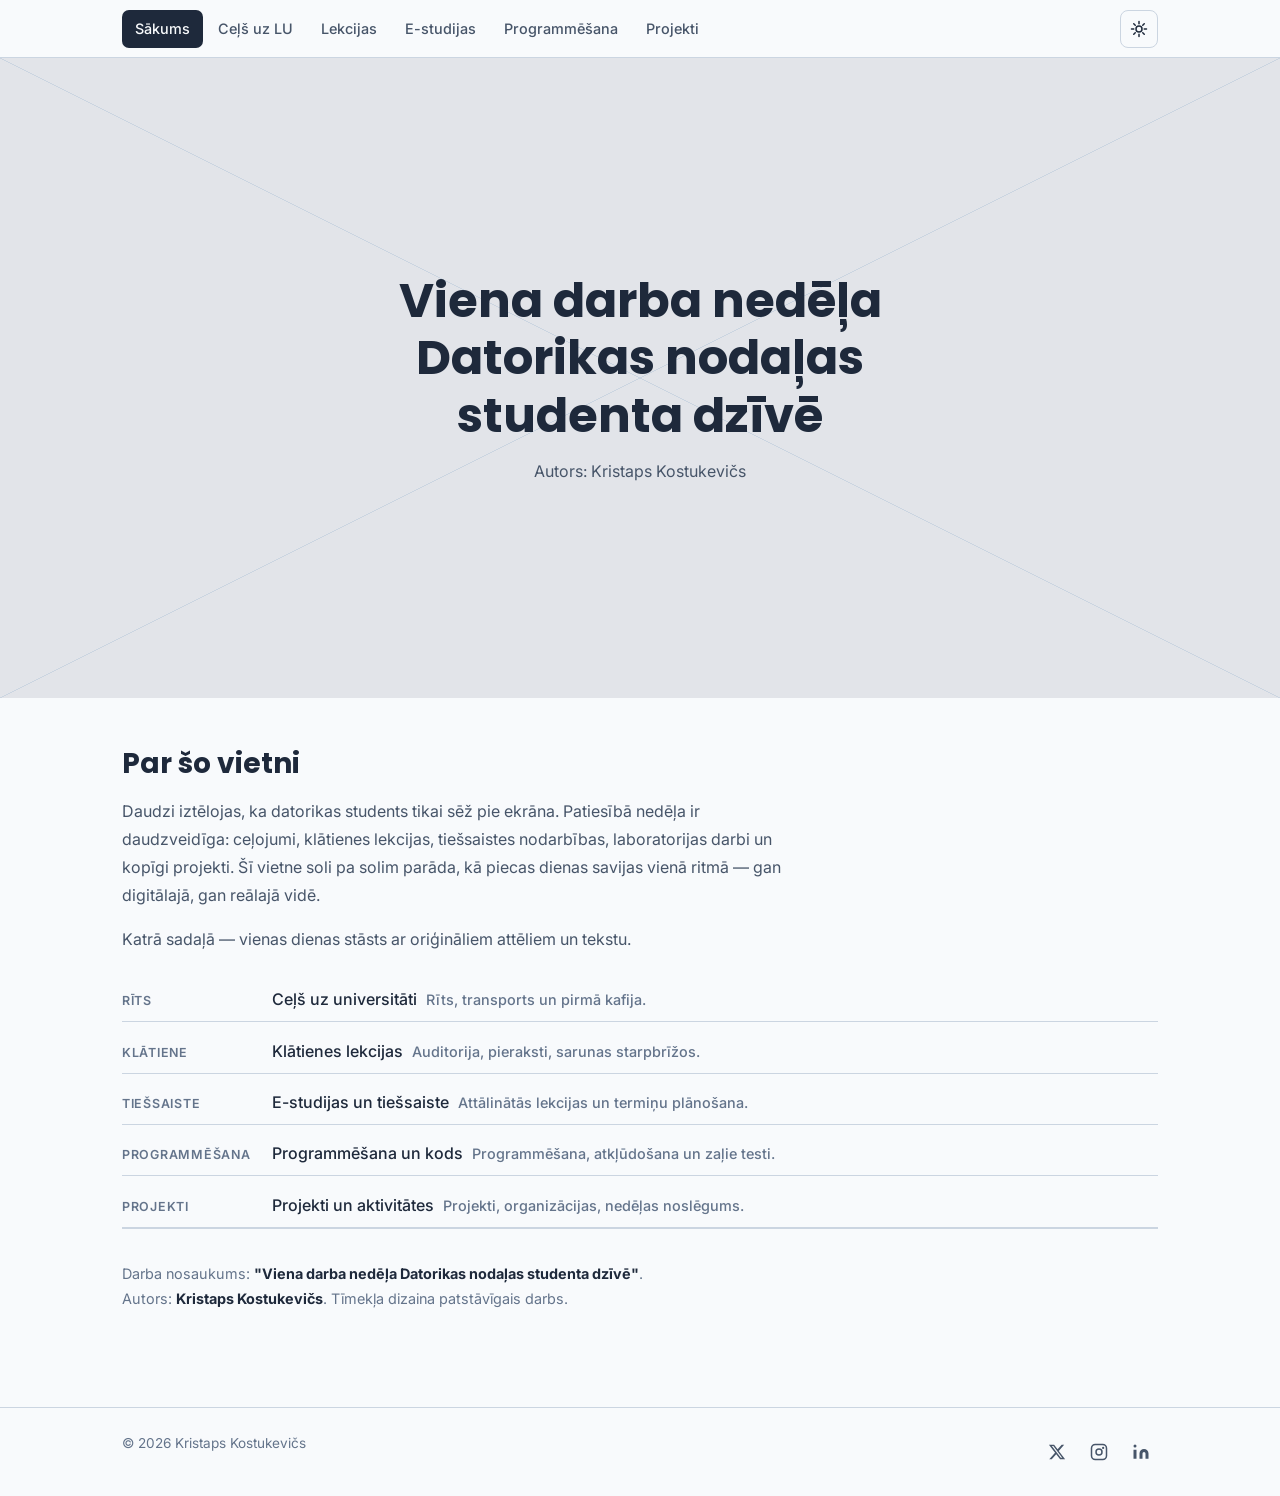
==== index.html @ 8c32f604 "Main design" ====
<!DOCTYPE html>
<html lang="lv" data-theme="light">
<head>
  <meta charset="UTF-8">
  <meta name="viewport" content="width=device-width, initial-scale=1.0">
  <title>Viena darba nedēļa Datorikas nodaļas studenta dzīvē</title>
  <meta name="description" content="Kristapa Kostukeviča patstāvīgais darbs par vienu darba nedēļu Datorikas nodaļas studenta dzīvē.">
  <meta name="author" content="Kristaps Kostukevičs">
  <link rel="icon" type="image/svg+xml" href="assets/favicon.svg">
  <link rel="stylesheet" href="css/style.css">
  <script src="js/main.js"></script>
</head>
<body>
  <a class="skip-link" href="#main">Pāriet uz galveno saturu</a>

  <!-- Galvene / Navigācija -->
  <header class="site-header">
    <nav class="nav" aria-label="Galvenā navigācija">
      <button class="nav-toggle" aria-label="Atvērt izvēlni" aria-expanded="false" aria-controls="primary-nav">
        <svg viewBox="0 0 24 24" fill="none" stroke="currentColor" stroke-width="2" stroke-linecap="round"><path d="M4 6h16M4 12h16M4 18h16"/></svg>
      </button>
      <ul class="nav-links" id="primary-nav">
        <li><a href="index.html" aria-current="page">Sākums</a></li>
        <li><a href="cels.html">Ceļš uz LU</a></li>
        <li><a href="lekcijas.html">Lekcijas</a></li>
        <li><a href="estudijas.html">E-studijas</a></li>
        <li><a href="programmesana.html">Programmēšana</a></li>
        <li><a href="projekti.html">Projekti</a></li>
      </ul>
      <button class="theme-toggle" aria-label="Ieslēgt tumšo režīmu" aria-pressed="false">
        <svg class="icon-sun" viewBox="0 0 24 24" fill="none" stroke="currentColor" stroke-width="2" stroke-linecap="round" aria-hidden="true">
          <circle cx="12" cy="12" r="4"/><path d="M12 2v3M12 19v3M2 12h3M19 12h3M5 5l2 2M17 17l2 2M19 5l-2 2M7 17l-2 2"/>
        </svg>
        <svg class="icon-moon" viewBox="0 0 24 24" fill="currentColor" aria-hidden="true">
          <path d="M21 12.8A9 9 0 1 1 11.2 3a7 7 0 0 0 9.8 9.8z"/>
        </svg>
      </button>
    </nav>
  </header>

  <main id="main">

    <!-- Hero: noskaņas attēls ar virsrakstu -->
    <section class="hero" aria-label="Ievads">
      <figure class="img-slot" aria-label="Noskaņas attēls">
        <!-- Ievietot noskaņas attēlu: <img src="assets/hero.jpg" alt="..."> -->
      </figure>
      <div class="hero-overlay">
        <h1>Viena darba nedēļa Datorikas nodaļas studenta dzīvē</h1>
        <p>Autors: Kristaps Kostukevičs</p>
      </div>
    </section>

    <!-- Ievada teksts un navigācija uz dienām -->
    <section class="page-section">
      <div class="container">
        <div class="section-title">
          <h2>Par šo vietni</h2>
        </div>
        <div class="section-body">
          <p>Daudzi iztēlojas, ka datorikas students tikai sēž pie ekrāna. Patiesībā nedēļa ir daudzveidīga: ceļojumi, klātienes lekcijas, tiešsaistes nodarbības, laboratorijas darbi un kopīgi projekti. Šī vietne soli pa solim parāda, kā piecas dienas savijas vienā ritmā — gan digitālajā, gan reālajā vidē.</p>
          <p>Katrā sadaļā — vienas dienas stāsts ar oriģināliem attēliem un tekstu.</p>
        </div>

        <ul class="day-list" aria-label="Nedēļas dienas">
          <li>
            <a href="cels.html">
              <span class="day-num">Rīts</span>
              <span class="day-name">Ceļš uz universitāti</span>
              <span class="day-desc">Rīts, transports un pirmā kafija.</span>
            </a>
          </li>
          <li>
            <a href="lekcijas.html">
              <span class="day-num">Klātiene</span>
              <span class="day-name">Klātienes lekcijas</span>
              <span class="day-desc">Auditorija, pieraksti, sarunas starpbrīžos.</span>
            </a>
          </li>
          <li>
            <a href="estudijas.html">
              <span class="day-num">Tiešsaiste</span>
              <span class="day-name">E-studijas un tiešsaiste</span>
              <span class="day-desc">Attālinātās lekcijas un termiņu plānošana.</span>
            </a>
          </li>
          <li>
            <a href="programmesana.html">
              <span class="day-num">Programmēšana</span>
              <span class="day-name">Programmēšana un kods</span>
              <span class="day-desc">Programmēšana, atkļūdošana un zaļie testi.</span>
            </a>
          </li>
          <li>
            <a href="projekti.html">
              <span class="day-num">Projekti</span>
              <span class="day-name">Projekti un aktivitātes</span>
              <span class="day-desc">Projekti, organizācijas, nedēļas noslēgums.</span>
            </a>
          </li>
        </ul>

        <div class="author-note">
          <p>Darba nosaukums: <strong>"Viena darba nedēļa Datorikas nodaļas studenta dzīvē"</strong>.<br>
          Autors: <strong>Kristaps Kostukevičs</strong>. Tīmekļa dizaina patstāvīgais darbs.</p>
        </div>
      </div>
    </section>

  </main>

  <!-- Kājene -->
  <footer class="site-footer">
    <div class="container footer-inner">
      <p class="footer-copy">© 2026 Kristaps Kostukevičs</p>
      <nav class="social-icons" aria-label="Sociālie tīkli">
        <a href="https://x.com" target="_blank" rel="noopener" aria-label="X (Twitter)">
          <svg viewBox="0 0 24 24" fill="currentColor" aria-hidden="true"><path d="M18.244 2.25h3.308l-7.227 8.26 8.502 11.24H16.17l-5.214-6.817L4.99 21.75H1.68l7.73-8.835L1.254 2.25H8.08l4.713 6.231zm-1.161 17.52h1.833L7.084 4.126H5.117z"/></svg>
        </a>
        <a href="https://instagram.com" target="_blank" rel="noopener" aria-label="Instagram">
          <svg viewBox="0 0 24 24" fill="none" stroke="currentColor" stroke-width="2" stroke-linecap="round" stroke-linejoin="round" aria-hidden="true"><rect x="2" y="2" width="20" height="20" rx="5"/><circle cx="12" cy="12" r="4"/><circle cx="17.5" cy="6.5" r="1.5" fill="currentColor" stroke="none"/></svg>
        </a>
        <a href="https://linkedin.com" target="_blank" rel="noopener" aria-label="LinkedIn">
          <svg viewBox="0 0 24 24" fill="currentColor" aria-hidden="true"><path d="M16 8a6 6 0 0 1 6 6v7h-4v-7a2 2 0 0 0-4 0v7h-4v-7a6 6 0 0 1 6-6z"/><rect x="2" y="9" width="4" height="12"/><circle cx="4" cy="4" r="2"/></svg>
        </a>
      </nav>
    </div>
  </footer>
</body>
</html>
---- css/style.css ----
/* ==========================================================================
   Viena darba nedēļa Datorikas nodaļas studenta dzīvē
   Autors: Kristaps Kostukevičs
   ========================================================================== */

@import url('https://fonts.googleapis.com/css2?family=Poppins:wght@400;600;700&family=Inter:wght@400;500;600&display=swap');

/* ── Krāsas: gaišais režīms ── */
:root {
  --bg:       #F8FAFC;
  --surface:  #E2E4E9;
  --text:     #1E293B;
  --text-2:   #475569;
  --text-3:   #64748B;
  --border:   #CBD5E1;
  --maxw:     1100px;
}

/* ── Krāsas: tumšais režīms ── */
[data-theme="dark"] {
  --bg:       #0B0F19;
  --surface:  #1F2937;
  --text:     #E2E8F0;
  --text-2:   #94A3B8;
  --text-3:   #64748B;
  --border:   #2D3748;
}

/* ── Pamats ── */
*, *::before, *::after { box-sizing: border-box; }

html { scroll-behavior: smooth; }

body {
  margin: 0;
  font-family: 'Inter', system-ui, sans-serif;
  font-size: 16px;
  line-height: 1.75;
  background: var(--bg);
  color: var(--text);
  transition: background 0.25s ease, color 0.25s ease;
}

h1, h2, h3 {
  font-family: 'Poppins', sans-serif;
  line-height: 1.25;
  color: var(--text);
  margin: 0;
}

h1 { font-size: 36px; }
h2 { font-size: 28px; }
h3 { font-size: 22px; }

p { margin: 0 0 1rem; color: var(--text-2); }

a { color: var(--text); text-underline-offset: 3px; }
a:hover { opacity: 0.7; }

img { max-width: 100%; height: auto; display: block; }

.container {
  width: 100%;
  max-width: var(--maxw);
  margin: 0 auto;
  padding: 0 2rem;
}

/* Pieejamība */
.skip-link {
  position: absolute; left: -999px; top: 0;
  background: var(--text); color: var(--bg);
  padding: 0.6rem 1rem; z-index: 999; border-radius: 0 0 6px 0;
  font-family: 'Inter', sans-serif;
}
.skip-link:focus { left: 0; }

a:focus-visible, button:focus-visible {
  outline: 2px solid var(--text);
  outline-offset: 3px;
  border-radius: 4px;
}

/* ==========================================================================
   NAVIGĀCIJA
   ========================================================================== */

.site-header {
  position: sticky;
  top: 0;
  z-index: 100;
  background: var(--bg);
  border-bottom: 1px solid var(--border);
}

.nav {
  max-width: var(--maxw);
  margin: 0 auto;
  padding: 0.6rem 2rem;
  display: flex;
  align-items: center;
  justify-content: space-between;
  gap: 0.5rem;
}

.nav-links {
  display: flex;
  align-items: center;
  gap: 0.15rem;
  list-style: none;
  margin: 0;
  padding: 0;
  flex: 1;
}

.nav-links a {
  display: inline-block;
  padding: 0.4rem 0.8rem;
  border-radius: 7px;
  font-size: 0.9rem;
  font-weight: 500;
  text-decoration: none;
  color: var(--text-2);
  transition: color 0.15s;
}

.nav-links a:hover { color: var(--text); opacity: 1; }

.nav-links a[aria-current="page"] {
  background: var(--text);
  color: var(--bg);
}

/* Tumšā/gaišā režīma poga */
.theme-toggle {
  width: 38px;
  height: 38px;
  border: 1px solid var(--border);
  background: transparent;
  color: var(--text);
  border-radius: 8px;
  cursor: pointer;
  display: inline-flex;
  align-items: center;
  justify-content: center;
  flex-shrink: 0;
  transition: background 0.15s;
}
.theme-toggle:hover { background: var(--surface); opacity: 1; }
.theme-toggle svg { width: 18px; height: 18px; }

.icon-moon { display: none; }
[data-theme="dark"] .icon-sun  { display: none; }
[data-theme="dark"] .icon-moon { display: block; }

/* Hamburger (mobilā) */
.nav-toggle {
  display: none;
  width: 38px; height: 38px;
  border: 1px solid var(--border);
  background: transparent;
  color: var(--text);
  border-radius: 8px;
  cursor: pointer;
  align-items: center;
  justify-content: center;
}
.nav-toggle svg { width: 20px; height: 20px; }

/* ==========================================================================
   ATTĒLU VIETASTURA
   ========================================================================== */

.img-slot {
  margin: 0;
  background: var(--surface);
  border-radius: 8px;
  overflow: hidden;
  position: relative;
}

/* Rāmītis "attēls šeit" */
.img-slot::after {
  content: '';
  position: absolute;
  inset: 0;
  background:
    linear-gradient(to bottom right,
      transparent calc(50% - 0.5px),
      var(--border) calc(50% - 0.5px),
      var(--border) calc(50% + 0.5px),
      transparent calc(50% + 0.5px)),
    linear-gradient(to top right,
      transparent calc(50% - 0.5px),
      var(--border) calc(50% - 0.5px),
      var(--border) calc(50% + 0.5px),
      transparent calc(50% + 0.5px));
  pointer-events: none;
}

/* Ja attēls ir ievietots — paslēpj rāmīti */
.img-slot img {
  position: relative;
  z-index: 1;
  width: 100%;
  height: 100%;
  object-fit: cover;
  display: block;
}

/* ==========================================================================
   SĀKUMLAPA — HERO
   ========================================================================== */

.hero {
  position: relative;
  width: 100%;
  overflow: hidden;
}

.hero .img-slot {
  width: 100%;
  aspect-ratio: 2 / 1;
  border-radius: 0;
}

.hero-overlay {
  position: absolute;
  inset: 0;
  display: flex;
  flex-direction: column;
  align-items: center;
  justify-content: center;
  text-align: center;
  padding: 2rem;
  z-index: 2;
}

.hero-overlay h1 {
  font-size: clamp(28px, 4vw, 48px);
  max-width: 16ch;
  line-height: 1.2;
}

.hero-overlay p {
  font-size: 1rem;
  color: var(--text-2);
  max-width: 42ch;
  margin-top: 0.75rem;
  margin-bottom: 0;
}

/* ==========================================================================
   SĀKUMLAPA — SATURS
   ========================================================================== */

.page-section {
  padding: 3rem 0;
}

.section-title {
  margin-bottom: 0.5rem;
}

.section-body {
  max-width: 680px;
  margin-top: 1rem;
}

/* Dienu saraksts navigācijai */
.day-list {
  list-style: none;
  margin: 1.5rem 0 0;
  padding: 0;
  display: flex;
  flex-direction: column;
  gap: 0.4rem;
}

.day-list li a {
  display: flex;
  align-items: baseline;
  gap: 0.6rem;
  text-decoration: none;
  color: var(--text);
  font-weight: 500;
  padding: 0.5rem 0;
  border-bottom: 1px solid var(--border);
}

.day-list li a:hover { opacity: 0.7; }

.day-list .day-num {
  font-size: 0.78rem;
  font-weight: 600;
  letter-spacing: 0.06em;
  text-transform: uppercase;
  color: var(--text-3);
  min-width: 140px;
  flex-shrink: 0;
}

.day-list .day-name { color: var(--text); }
.day-list .day-desc { color: var(--text-3); font-size: 0.9rem; }

/* Par autoru (sākumlapa) */
.author-note {
  padding: 2rem 0;
  border-top: 1px solid var(--border);
}

.author-note p {
  margin: 0;
  color: var(--text-3);
  font-size: 0.9rem;
}

.author-note strong { color: var(--text); }

/* ==========================================================================
   DIENAS LAPAS (Pirmdiena … Piektdiena)
   ========================================================================== */

.page-header {
  padding: 2.5rem 0 2rem;
  border-bottom: 1px solid var(--border);
}

.page-label {
  display: block;
  font-size: 0.78rem;
  font-weight: 700;
  letter-spacing: 0.08em;
  text-transform: uppercase;
  color: var(--text-3);
  margin-bottom: 0.5rem;
}

.page-header h1 { margin-top: 0.25rem; }

.page-body {
  padding: 2.5rem 0 3rem;
}

/* Divi attēli blakus */
.images-row {
  display: grid;
  grid-template-columns: 1fr 1fr;
  gap: 1rem;
  margin-bottom: 2.5rem;
}

.images-row .img-slot {
  aspect-ratio: 1 / 1;
}

/* Raksta teksts */
.article-text { max-width: 720px; }

.article-text p:first-child { color: var(--text); }

.article-text strong { color: var(--text); }

.article-text a {
  font-weight: 500;
  text-decoration: underline;
}

/* Faktu bloks */
.fact-box {
  background: var(--surface);
  border-left: 3px solid var(--text);
  border-radius: 0 8px 8px 0;
  padding: 1rem 1.25rem;
  margin: 1.75rem 0;
}

.fact-box h3 {
  font-size: 1rem;
  margin-bottom: 0.5rem;
}

.fact-box ul {
  margin: 0;
  padding-left: 1.2rem;
}

.fact-box li {
  color: var(--text-2);
  margin-bottom: 0.3rem;
  font-size: 0.95rem;
}

/* Pārvietošanās starp lapām */
.pager {
  display: flex;
  justify-content: space-between;
  gap: 1rem;
  border-top: 1px solid var(--border);
  padding-top: 1.75rem;
  margin-top: 2rem;
  flex-wrap: wrap;
}

.pager-link {
  display: flex;
  flex-direction: column;
  gap: 0.2rem;
  text-decoration: none;
  padding: 0.75rem 1rem;
  border: 1px solid var(--border);
  border-radius: 8px;
  background: transparent;
  max-width: 48%;
  transition: border-color 0.15s;
}

.pager-link:hover { border-color: var(--text); opacity: 1; }

.pager-link.next { text-align: right; margin-left: auto; }

.pager-label {
  font-size: 0.75rem;
  text-transform: uppercase;
  letter-spacing: 0.05em;
  color: var(--text-3);
}

.pager-title {
  font-weight: 600;
  font-size: 0.95rem;
  color: var(--text);
}

/* ==========================================================================
   KĀJENE
   ========================================================================== */

.site-footer {
  border-top: 1px solid var(--border);
  background: var(--bg);
  padding: 1.5rem 0;
  margin-top: 1rem;
}

.footer-inner {
  display: flex;
  align-items: center;
  justify-content: space-between;
  flex-wrap: wrap;
  gap: 1rem;
}

.footer-copy {
  font-size: 0.85rem;
  color: var(--text-3);
}

.social-icons {
  display: flex;
  gap: 0.5rem;
  align-items: center;
}

.social-icons a {
  width: 34px;
  height: 34px;
  display: inline-flex;
  align-items: center;
  justify-content: center;
  color: var(--text-2);
  border-radius: 6px;
  text-decoration: none;
  transition: color 0.15s, background 0.15s;
}

.social-icons a:hover { color: var(--text); background: var(--surface); opacity: 1; }

.social-icons svg { width: 18px; height: 18px; }

/* ==========================================================================
   RESPONSĪVUMS
   ========================================================================== */

@media (max-width: 860px) {
  .nav-links {
    position: fixed;
    inset: 56px 0 auto 0;
    flex-direction: column;
    align-items: stretch;
    gap: 0;
    background: var(--bg);
    border-bottom: 1px solid var(--border);
    padding: 0.5rem 1rem 1rem;
    transform: translateY(-110%);
    transition: transform 0.25s ease;
    z-index: 99;
  }
  .nav-links.open { transform: translateY(0); }
  .nav-links a { padding: 0.7rem 0.9rem; }
  .nav-toggle { display: inline-flex; }

  .hero .img-slot { aspect-ratio: 4 / 3; }
}

@media (max-width: 600px) {
  .container { padding: 0 1rem; }
  .nav { padding: 0.6rem 1rem; }

  .images-row { grid-template-columns: 1fr; }

  .pager-link { max-width: 100%; }
  .pager { flex-direction: column; }
  .pager-link.next { margin-left: 0; text-align: left; }

  .footer-inner { flex-direction: column; align-items: flex-start; }
}

@media (prefers-reduced-motion: reduce) {
  *, *::before, *::after {
    transition: none !important;
    animation: none !important;
    scroll-behavior: auto !important;
  }
}
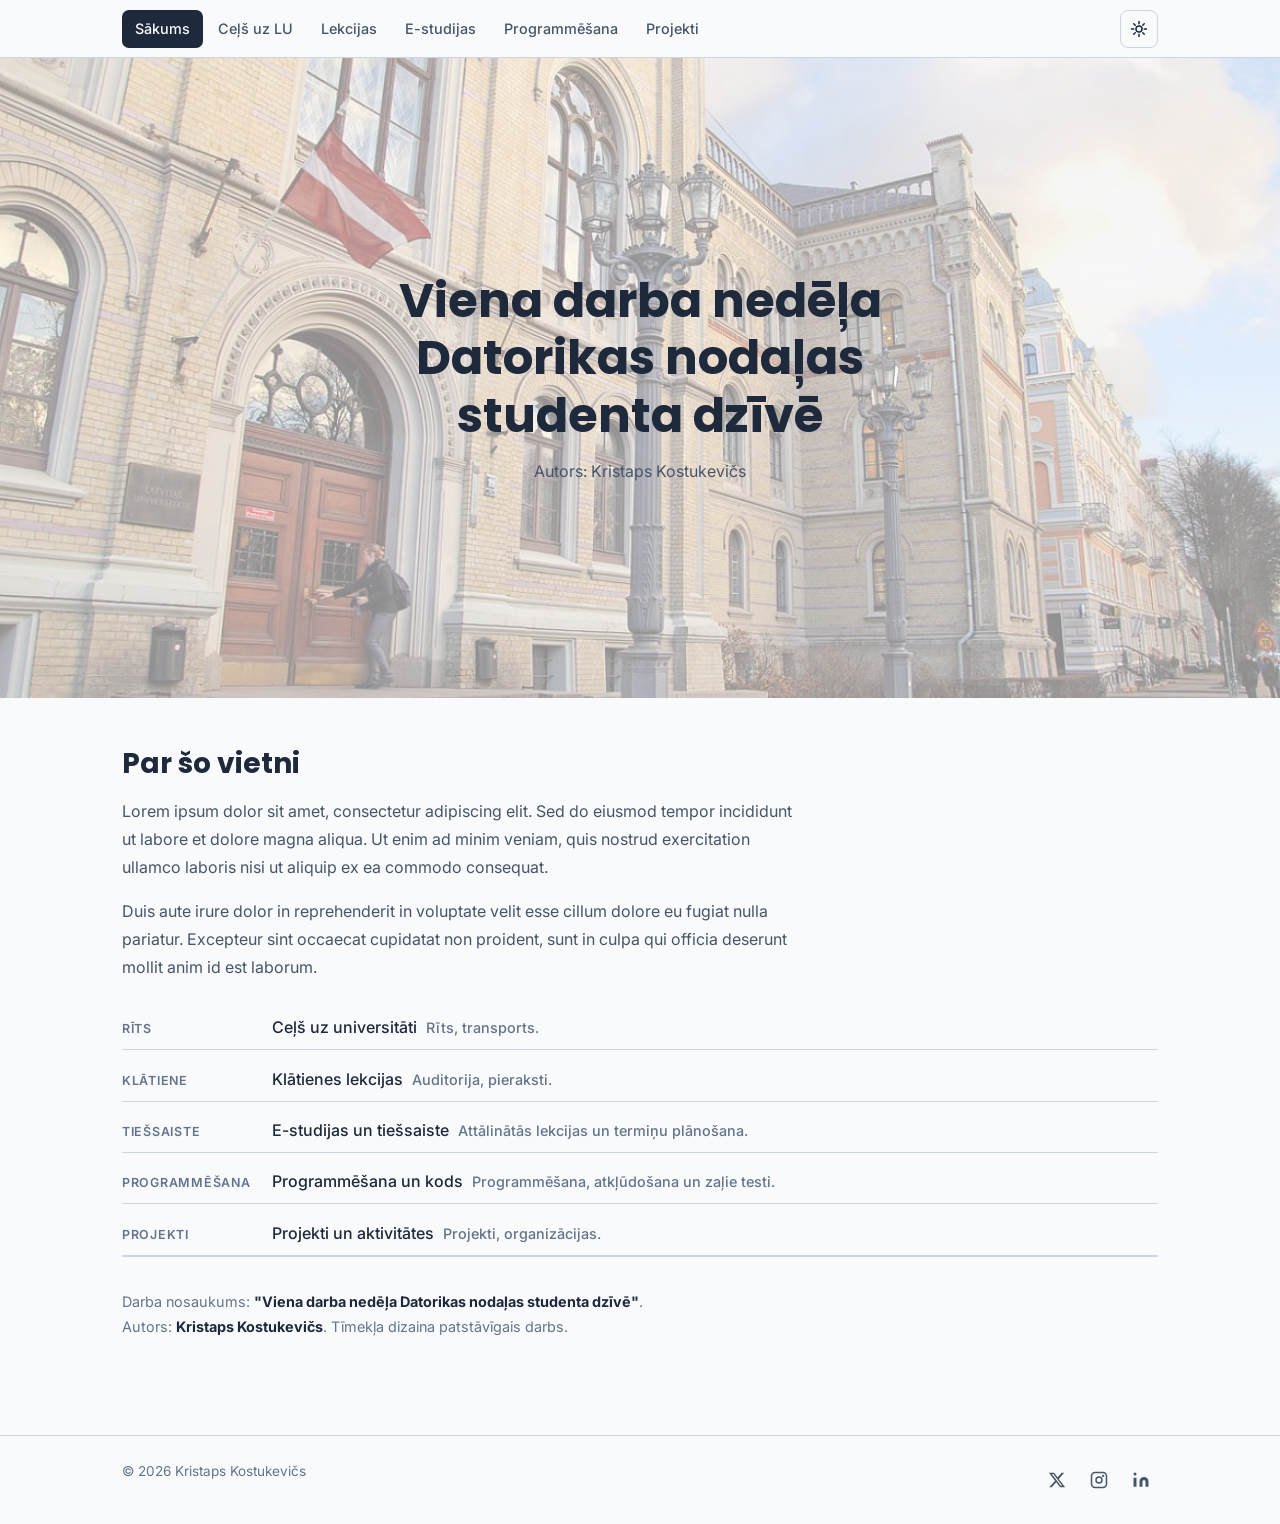
==== commit bf5fbf8b: "Added images" ====
--- a/index.html
+++ b/index.html
@@ -13,7 +13,6 @@
 <body>
   <a class="skip-link" href="#main">Pāriet uz galveno saturu</a>
 
-  <!-- Galvene / Navigācija -->
   <header class="site-header">
     <nav class="nav" aria-label="Galvenā navigācija">
       <button class="nav-toggle" aria-label="Atvērt izvēlni" aria-expanded="false" aria-controls="primary-nav">
@@ -40,10 +39,9 @@
 
   <main id="main">
 
-    <!-- Hero: noskaņas attēls ar virsrakstu -->
     <section class="hero" aria-label="Ievads">
       <figure class="img-slot" aria-label="Noskaņas attēls">
-        <!-- Ievietot noskaņas attēlu: <img src="assets/hero.jpg" alt="..."> -->
+        <img src="assets/sakums-1.jpg" alt="">
       </figure>
       <div class="hero-overlay">
         <h1>Viena darba nedēļa Datorikas nodaļas studenta dzīvē</h1>
@@ -51,15 +49,14 @@
       </div>
     </section>
 
-    <!-- Ievada teksts un navigācija uz dienām -->
     <section class="page-section">
       <div class="container">
         <div class="section-title">
           <h2>Par šo vietni</h2>
         </div>
         <div class="section-body">
-          <p>Daudzi iztēlojas, ka datorikas students tikai sēž pie ekrāna. Patiesībā nedēļa ir daudzveidīga: ceļojumi, klātienes lekcijas, tiešsaistes nodarbības, laboratorijas darbi un kopīgi projekti. Šī vietne soli pa solim parāda, kā piecas dienas savijas vienā ritmā — gan digitālajā, gan reālajā vidē.</p>
-          <p>Katrā sadaļā — vienas dienas stāsts ar oriģināliem attēliem un tekstu.</p>
+          <p>Lorem ipsum dolor sit amet, consectetur adipiscing elit. Sed do eiusmod tempor incididunt ut labore et dolore magna aliqua. Ut enim ad minim veniam, quis nostrud exercitation ullamco laboris nisi ut aliquip ex ea commodo consequat.</p>
+          <p>Duis aute irure dolor in reprehenderit in voluptate velit esse cillum dolore eu fugiat nulla pariatur. Excepteur sint occaecat cupidatat non proident, sunt in culpa qui officia deserunt mollit anim id est laborum.</p>
         </div>
 
         <ul class="day-list" aria-label="Nedēļas dienas">
@@ -67,14 +64,14 @@
             <a href="cels.html">
               <span class="day-num">Rīts</span>
               <span class="day-name">Ceļš uz universitāti</span>
-              <span class="day-desc">Rīts, transports un pirmā kafija.</span>
+              <span class="day-desc">Rīts, transports.</span>
             </a>
           </li>
           <li>
             <a href="lekcijas.html">
               <span class="day-num">Klātiene</span>
               <span class="day-name">Klātienes lekcijas</span>
-              <span class="day-desc">Auditorija, pieraksti, sarunas starpbrīžos.</span>
+              <span class="day-desc">Auditorija, pieraksti.</span>
             </a>
           </li>
           <li>
@@ -95,7 +92,7 @@
             <a href="projekti.html">
               <span class="day-num">Projekti</span>
               <span class="day-name">Projekti un aktivitātes</span>
-              <span class="day-desc">Projekti, organizācijas, nedēļas noslēgums.</span>
+              <span class="day-desc">Projekti, organizācijas.</span>
             </a>
           </li>
         </ul>
@@ -109,7 +106,6 @@
 
   </main>
 
-  <!-- Kājene -->
   <footer class="site-footer">
     <div class="container footer-inner">
       <p class="footer-copy">© 2026 Kristaps Kostukevičs</p>
--- a/css/style.css
+++ b/css/style.css
@@ -179,26 +179,8 @@
   position: relative;
 }
 
-/* Rāmītis "attēls šeit" */
-.img-slot::after {
-  content: '';
-  position: absolute;
-  inset: 0;
-  background:
-    linear-gradient(to bottom right,
-      transparent calc(50% - 0.5px),
-      var(--border) calc(50% - 0.5px),
-      var(--border) calc(50% + 0.5px),
-      transparent calc(50% + 0.5px)),
-    linear-gradient(to top right,
-      transparent calc(50% - 0.5px),
-      var(--border) calc(50% - 0.5px),
-      var(--border) calc(50% + 0.5px),
-      transparent calc(50% + 0.5px));
-  pointer-events: none;
-}
-
-/* Ja attēls ir ievietots — paslēpj rāmīti */
+
+/* Ja attēls ir ievietots — aizpilda slotu */
 .img-slot img {
   position: relative;
   z-index: 1;
@@ -234,12 +216,18 @@
   text-align: center;
   padding: 2rem;
   z-index: 2;
+  background: rgba(255, 255, 255, 0.55);
+}
+
+[data-theme="dark"] .hero-overlay {
+  background: rgba(0, 0, 0, 0.55);
 }
 
 .hero-overlay h1 {
   font-size: clamp(28px, 4vw, 48px);
   max-width: 16ch;
   line-height: 1.2;
+  color: var(--text);
 }
 
 .hero-overlay p {
@@ -357,7 +345,7 @@
 /* Raksta teksts */
 .article-text { max-width: 720px; }
 
-.article-text p:first-child { color: var(--text); }
+.article-text p { color: var(--text-2); }
 
 .article-text strong { color: var(--text); }
 
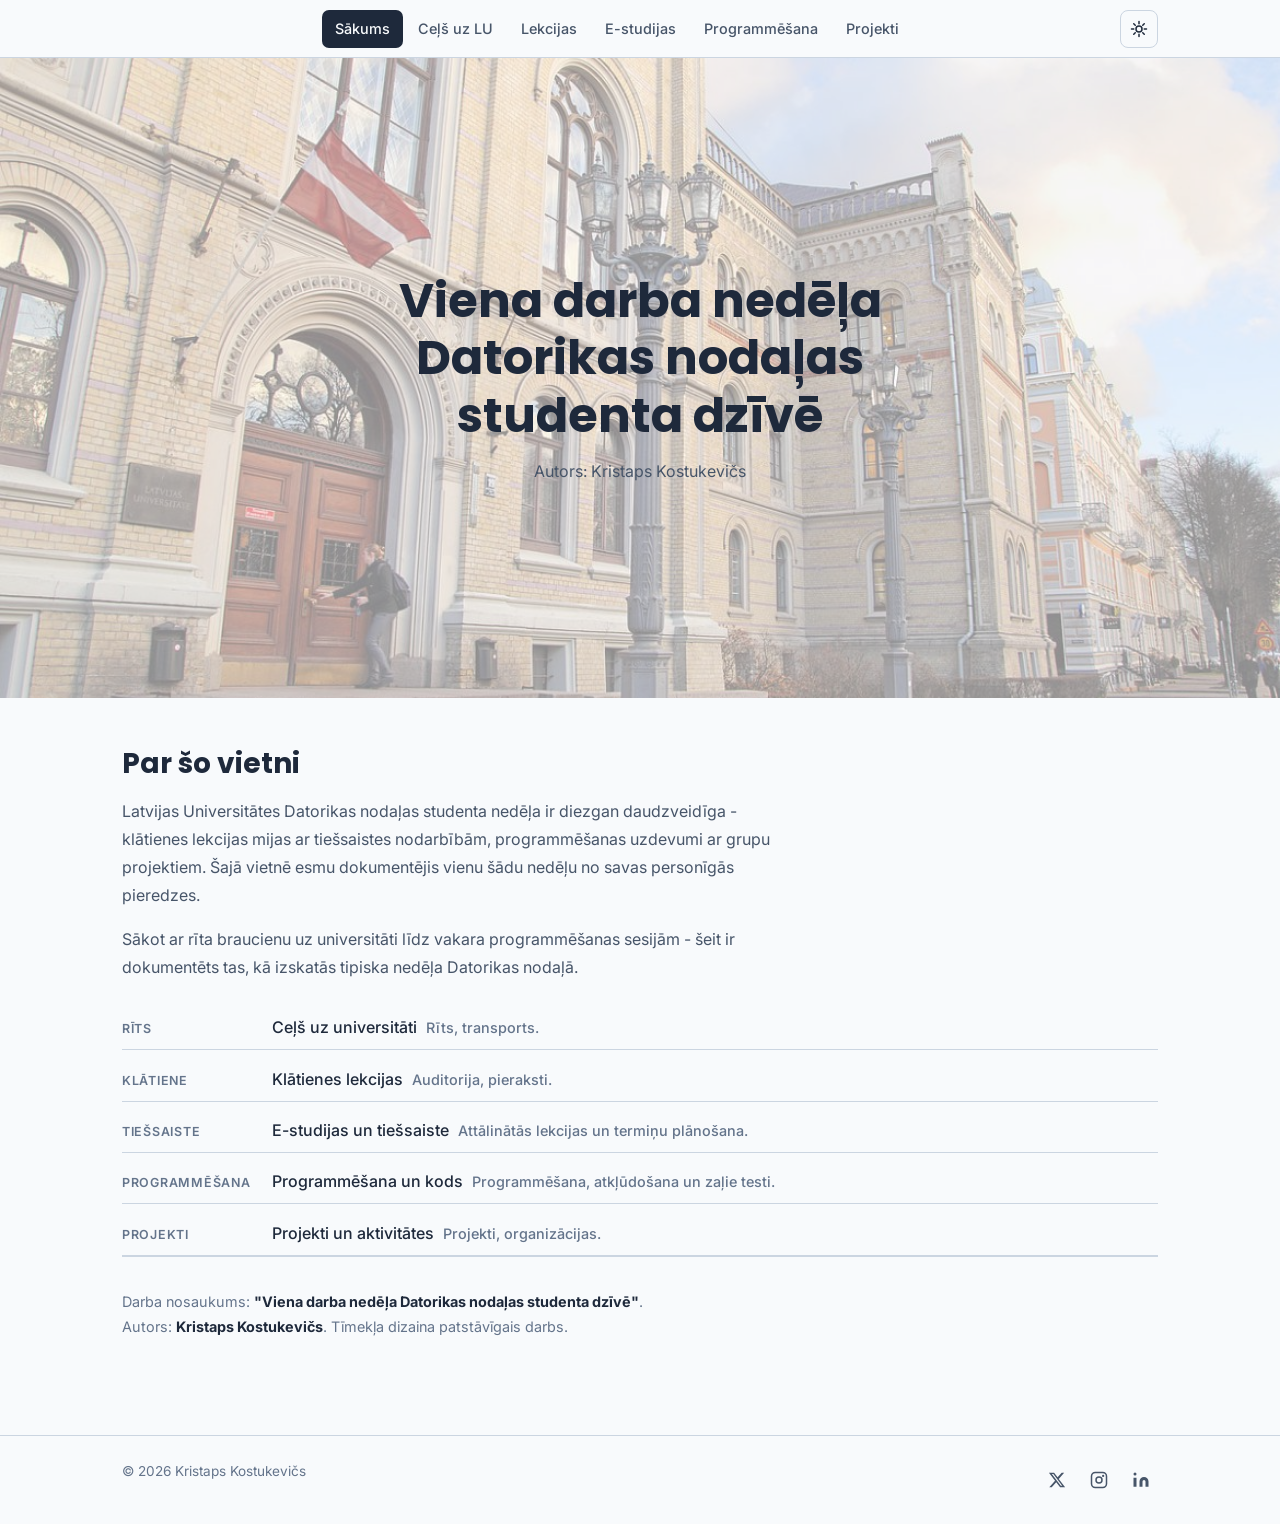
==== commit 4097d6aa: "99.99% done" ====
--- a/index.html
+++ b/index.html
@@ -41,7 +41,7 @@
 
     <section class="hero" aria-label="Ievads">
       <figure class="img-slot" aria-label="Noskaņas attēls">
-        <img src="assets/sakums-1.jpg" alt="">
+        <img src="assets/sakums-1.jpg" alt="Latvijas Universitātes galvenā ēka Raiņa bulvārī ar Latvijas karogu">
       </figure>
       <div class="hero-overlay">
         <h1>Viena darba nedēļa Datorikas nodaļas studenta dzīvē</h1>
@@ -55,8 +55,8 @@
           <h2>Par šo vietni</h2>
         </div>
         <div class="section-body">
-          <p>Lorem ipsum dolor sit amet, consectetur adipiscing elit. Sed do eiusmod tempor incididunt ut labore et dolore magna aliqua. Ut enim ad minim veniam, quis nostrud exercitation ullamco laboris nisi ut aliquip ex ea commodo consequat.</p>
-          <p>Duis aute irure dolor in reprehenderit in voluptate velit esse cillum dolore eu fugiat nulla pariatur. Excepteur sint occaecat cupidatat non proident, sunt in culpa qui officia deserunt mollit anim id est laborum.</p>
+          <p>Latvijas Universitātes Datorikas nodaļas studenta nedēļa ir diezgan daudzveidīga - klātienes lekcijas mijas ar tiešsaistes nodarbībām, programmēšanas uzdevumi ar grupu projektiem. Šajā vietnē esmu dokumentējis vienu šādu nedēļu no savas personīgās pieredzes.</p>
+          <p>Sākot ar rīta braucienu uz universitāti līdz vakara programmēšanas sesijām - šeit ir dokumentēts tas, kā izskatās tipiska nedēļa Datorikas nodaļā.</p>
         </div>
 
         <ul class="day-list" aria-label="Nedēļas dienas">
@@ -110,13 +110,13 @@
     <div class="container footer-inner">
       <p class="footer-copy">© 2026 Kristaps Kostukevičs</p>
       <nav class="social-icons" aria-label="Sociālie tīkli">
-        <a href="https://x.com" target="_blank" rel="noopener" aria-label="X (Twitter)">
+        <a href="https://x.com/kristapinoooooo" target="_blank" rel="noopener" aria-label="X (Twitter)">
           <svg viewBox="0 0 24 24" fill="currentColor" aria-hidden="true"><path d="M18.244 2.25h3.308l-7.227 8.26 8.502 11.24H16.17l-5.214-6.817L4.99 21.75H1.68l7.73-8.835L1.254 2.25H8.08l4.713 6.231zm-1.161 17.52h1.833L7.084 4.126H5.117z"/></svg>
         </a>
-        <a href="https://instagram.com" target="_blank" rel="noopener" aria-label="Instagram">
+        <a href="https://www.instagram.com/kristapinooo" target="_blank" rel="noopener" aria-label="Instagram">
           <svg viewBox="0 0 24 24" fill="none" stroke="currentColor" stroke-width="2" stroke-linecap="round" stroke-linejoin="round" aria-hidden="true"><rect x="2" y="2" width="20" height="20" rx="5"/><circle cx="12" cy="12" r="4"/><circle cx="17.5" cy="6.5" r="1.5" fill="currentColor" stroke="none"/></svg>
         </a>
-        <a href="https://linkedin.com" target="_blank" rel="noopener" aria-label="LinkedIn">
+        <a href="https://www.linkedin.com/in/kristaps-kostukevi%C4%8Ds-b44981300?trk=blended-typeahead" target="_blank" rel="noopener" aria-label="LinkedIn">
           <svg viewBox="0 0 24 24" fill="currentColor" aria-hidden="true"><path d="M16 8a6 6 0 0 1 6 6v7h-4v-7a2 2 0 0 0-4 0v7h-4v-7a6 6 0 0 1 6-6z"/><rect x="2" y="9" width="4" height="12"/><circle cx="4" cy="4" r="2"/></svg>
         </a>
       </nav>
--- a/css/style.css
+++ b/css/style.css
@@ -106,6 +106,7 @@
 .nav-links {
   display: flex;
   align-items: center;
+  justify-content: center;
   gap: 0.15rem;
   list-style: none;
   margin: 0;
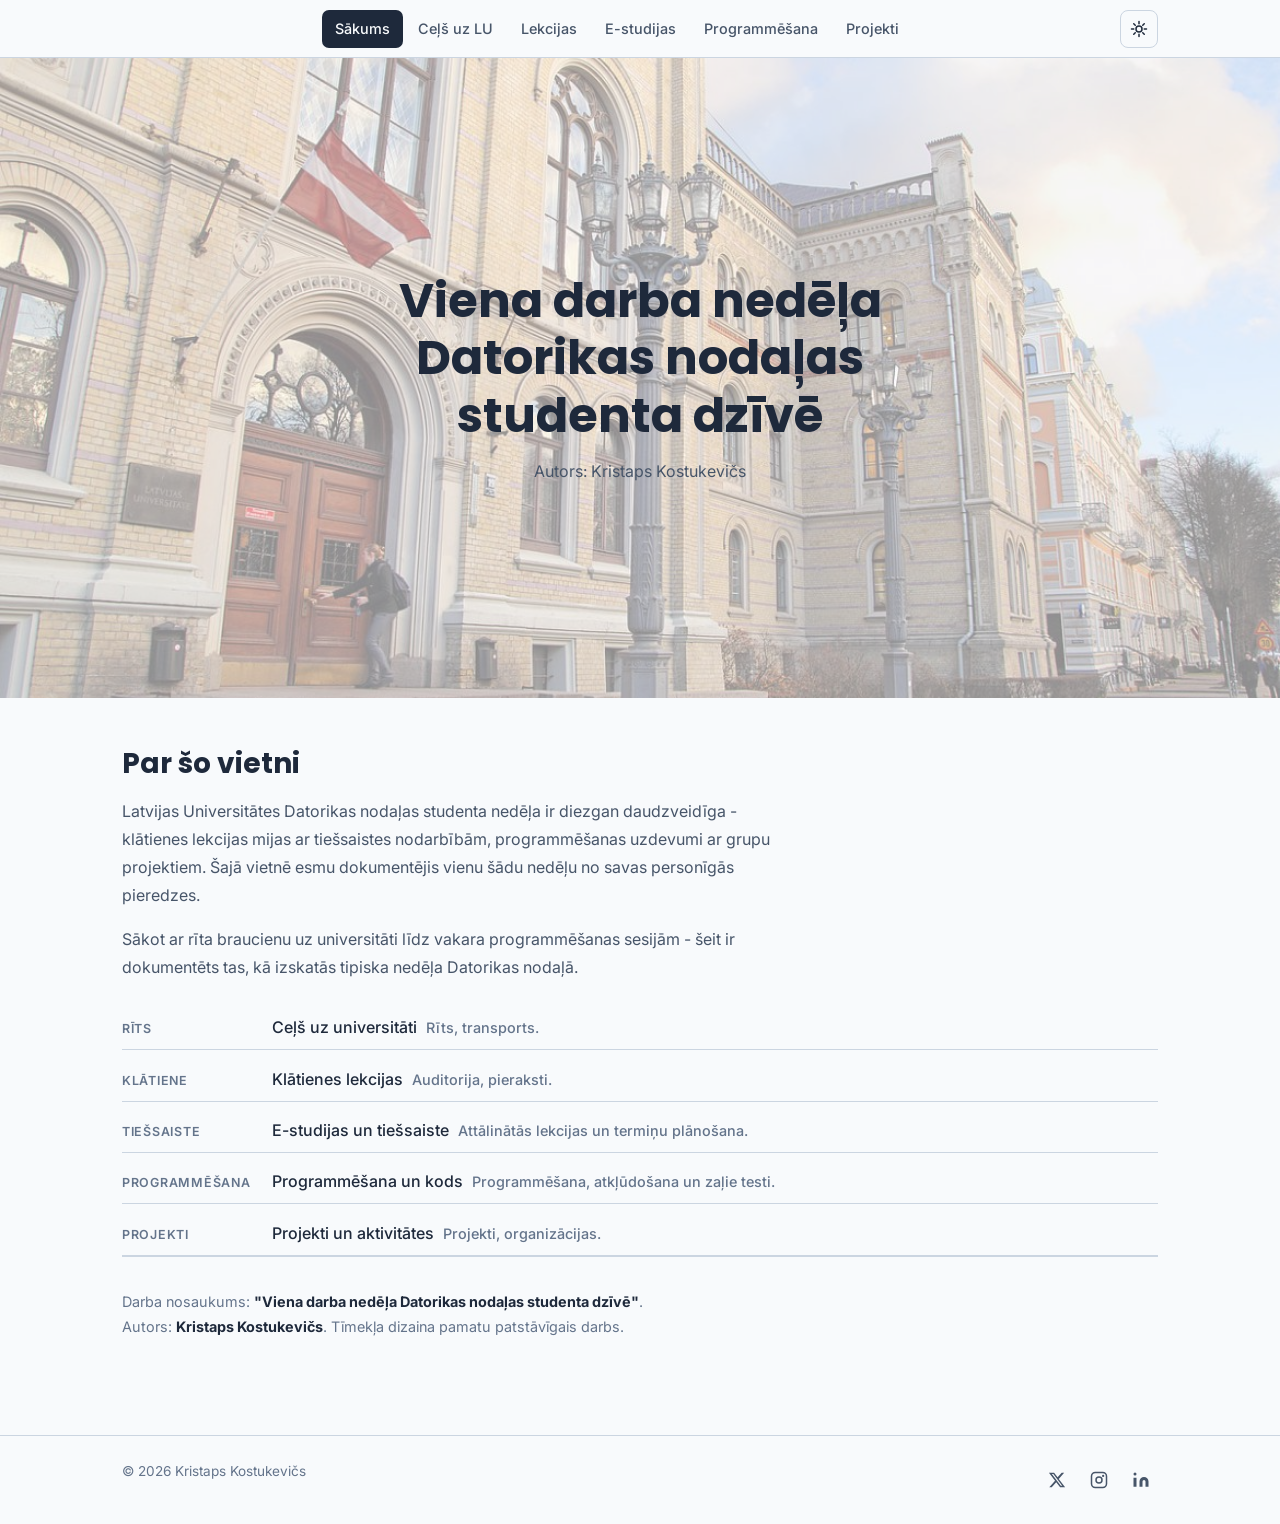
==== commit ed1e2362: "Last finishing touches" ====
--- a/index.html
+++ b/index.html
@@ -99,7 +99,7 @@
 
         <div class="author-note">
           <p>Darba nosaukums: <strong>"Viena darba nedēļa Datorikas nodaļas studenta dzīvē"</strong>.<br>
-          Autors: <strong>Kristaps Kostukevičs</strong>. Tīmekļa dizaina patstāvīgais darbs.</p>
+          Autors: <strong>Kristaps Kostukevičs</strong>. Tīmekļa dizaina pamatu patstāvīgais darbs.</p>
         </div>
       </div>
     </section>
--- a/css/style.css
+++ b/css/style.css
@@ -39,6 +39,7 @@
   background: var(--bg);
   color: var(--text);
   transition: background 0.25s ease, color 0.25s ease;
+  overflow-x: hidden;
 }
 
 h1, h2, h3 {
@@ -473,19 +474,28 @@
 
 @media (max-width: 860px) {
   .nav-links {
-    position: fixed;
-    inset: 56px 0 auto 0;
+    position: absolute;
+    top: 100%;
+    left: 0;
+    right: 0;
     flex-direction: column;
     align-items: stretch;
     gap: 0;
     background: var(--bg);
     border-bottom: 1px solid var(--border);
     padding: 0.5rem 1rem 1rem;
-    transform: translateY(-110%);
-    transition: transform 0.25s ease;
+    opacity: 0;
+    visibility: hidden;
+    transform: translateY(-4px);
+    transition: transform 0.2s ease, opacity 0.2s ease, visibility 0s linear 0.2s;
     z-index: 99;
   }
-  .nav-links.open { transform: translateY(0); }
+  .nav-links.open {
+    opacity: 1;
+    visibility: visible;
+    transform: translateY(0);
+    transition: transform 0.2s ease, opacity 0.2s ease, visibility 0s;
+  }
   .nav-links a { padding: 0.7rem 0.9rem; }
   .nav-toggle { display: inline-flex; }
 
@@ -503,6 +513,14 @@
   .pager-link.next { margin-left: 0; text-align: left; }
 
   .footer-inner { flex-direction: column; align-items: flex-start; }
+
+  .day-list li a {
+    flex-direction: column;
+    align-items: flex-start;
+    gap: 0.1rem;
+  }
+
+  .day-list .day-num { min-width: unset; }
 }
 
 @media (prefers-reduced-motion: reduce) {
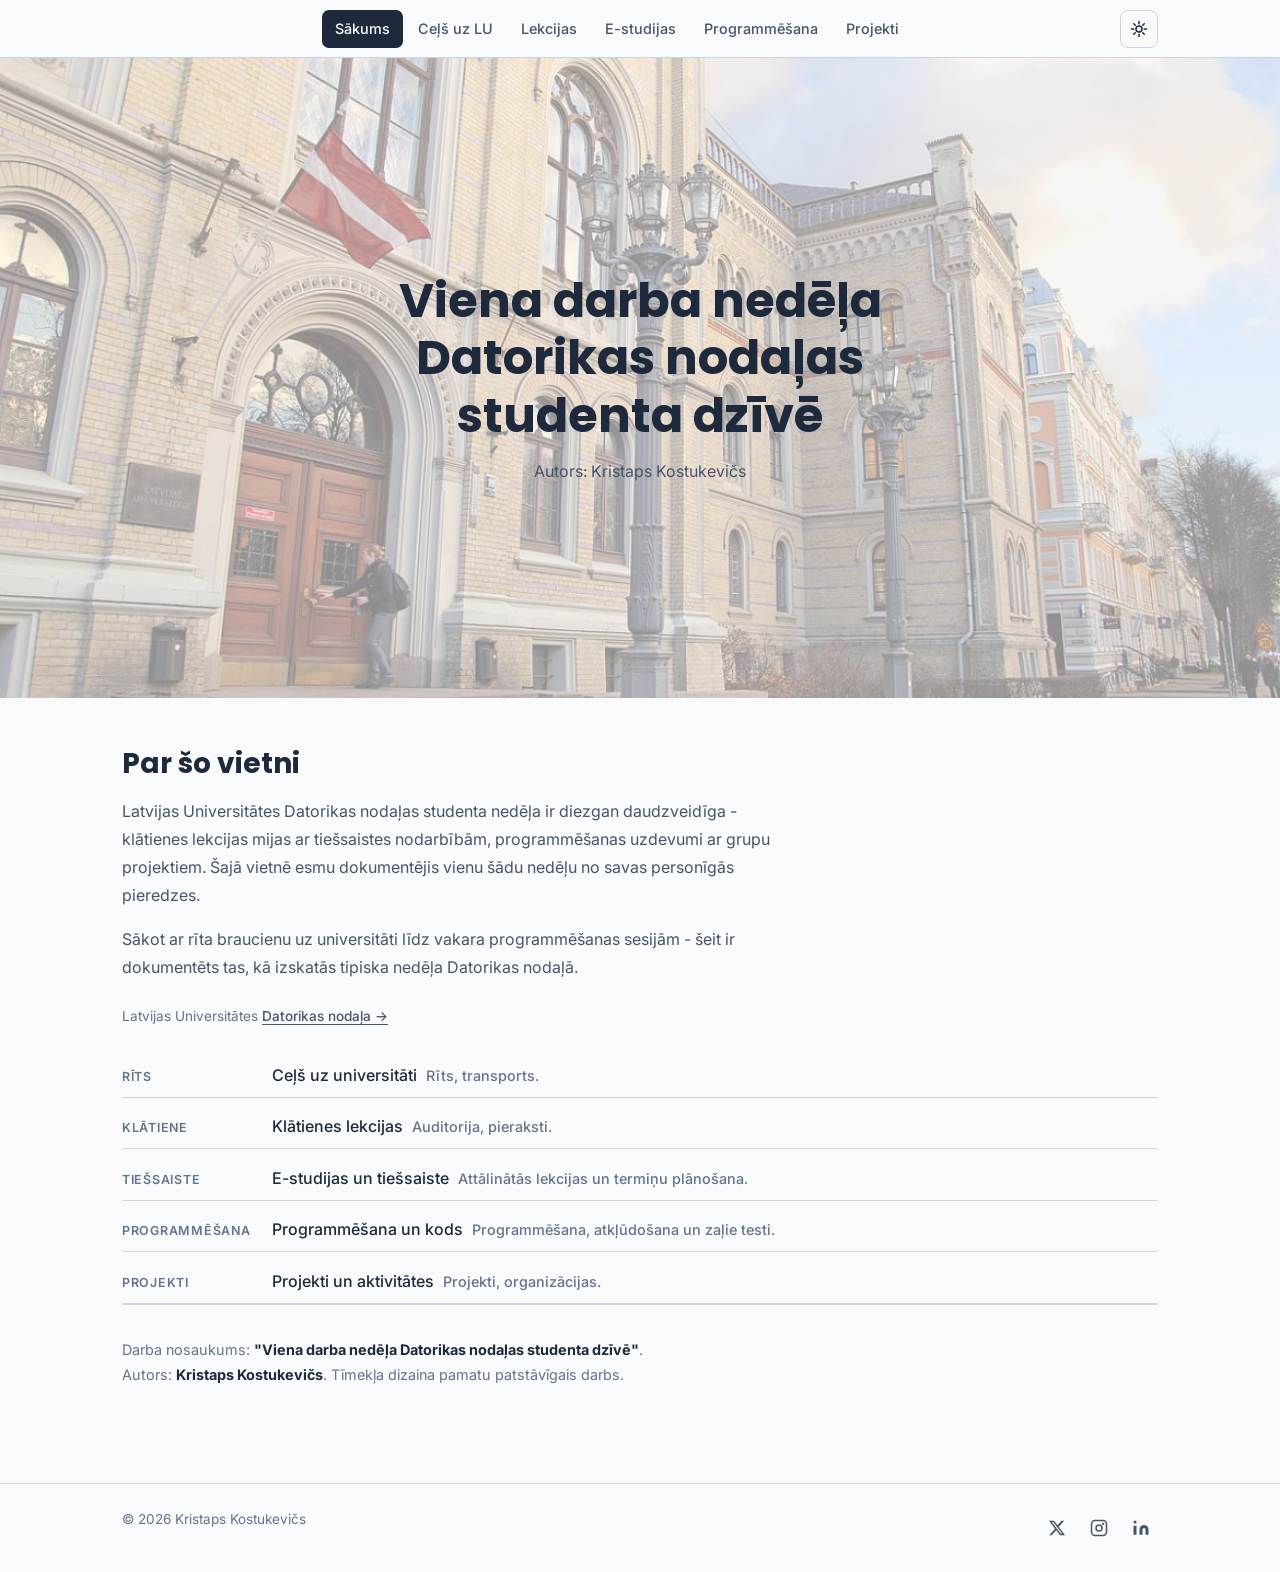
==== commit a318e35e: "Datoriki mentioned" ====
--- a/index.html
+++ b/index.html
@@ -58,6 +58,8 @@
           <p>Latvijas Universitātes Datorikas nodaļas studenta nedēļa ir diezgan daudzveidīga - klātienes lekcijas mijas ar tiešsaistes nodarbībām, programmēšanas uzdevumi ar grupu projektiem. Šajā vietnē esmu dokumentējis vienu šādu nedēļu no savas personīgās pieredzes.</p>
           <p>Sākot ar rīta braucienu uz universitāti līdz vakara programmēšanas sesijām - šeit ir dokumentēts tas, kā izskatās tipiska nedēļa Datorikas nodaļā.</p>
         </div>
+
+        <p class="dept-link">Latvijas Universitātes <a href="https://datoriki.lv" target="_blank" rel="noopener">Datorikas nodaļa →</a></p>
 
         <ul class="day-list" aria-label="Nedēļas dienas">
           <li>
--- a/css/style.css
+++ b/css/style.css
@@ -255,6 +255,17 @@
 .section-body {
   max-width: 680px;
   margin-top: 1rem;
+}
+
+/* Nodaļas saite (3. metode) */
+.dept-link {
+  font-size: 0.85rem;
+  color: var(--text-3);
+  margin: 1.5rem 0 0.25rem;
+}
+.dept-link a {
+  color: var(--text-2);
+  font-weight: 500;
 }
 
 /* Dienu saraksts navigācijai */
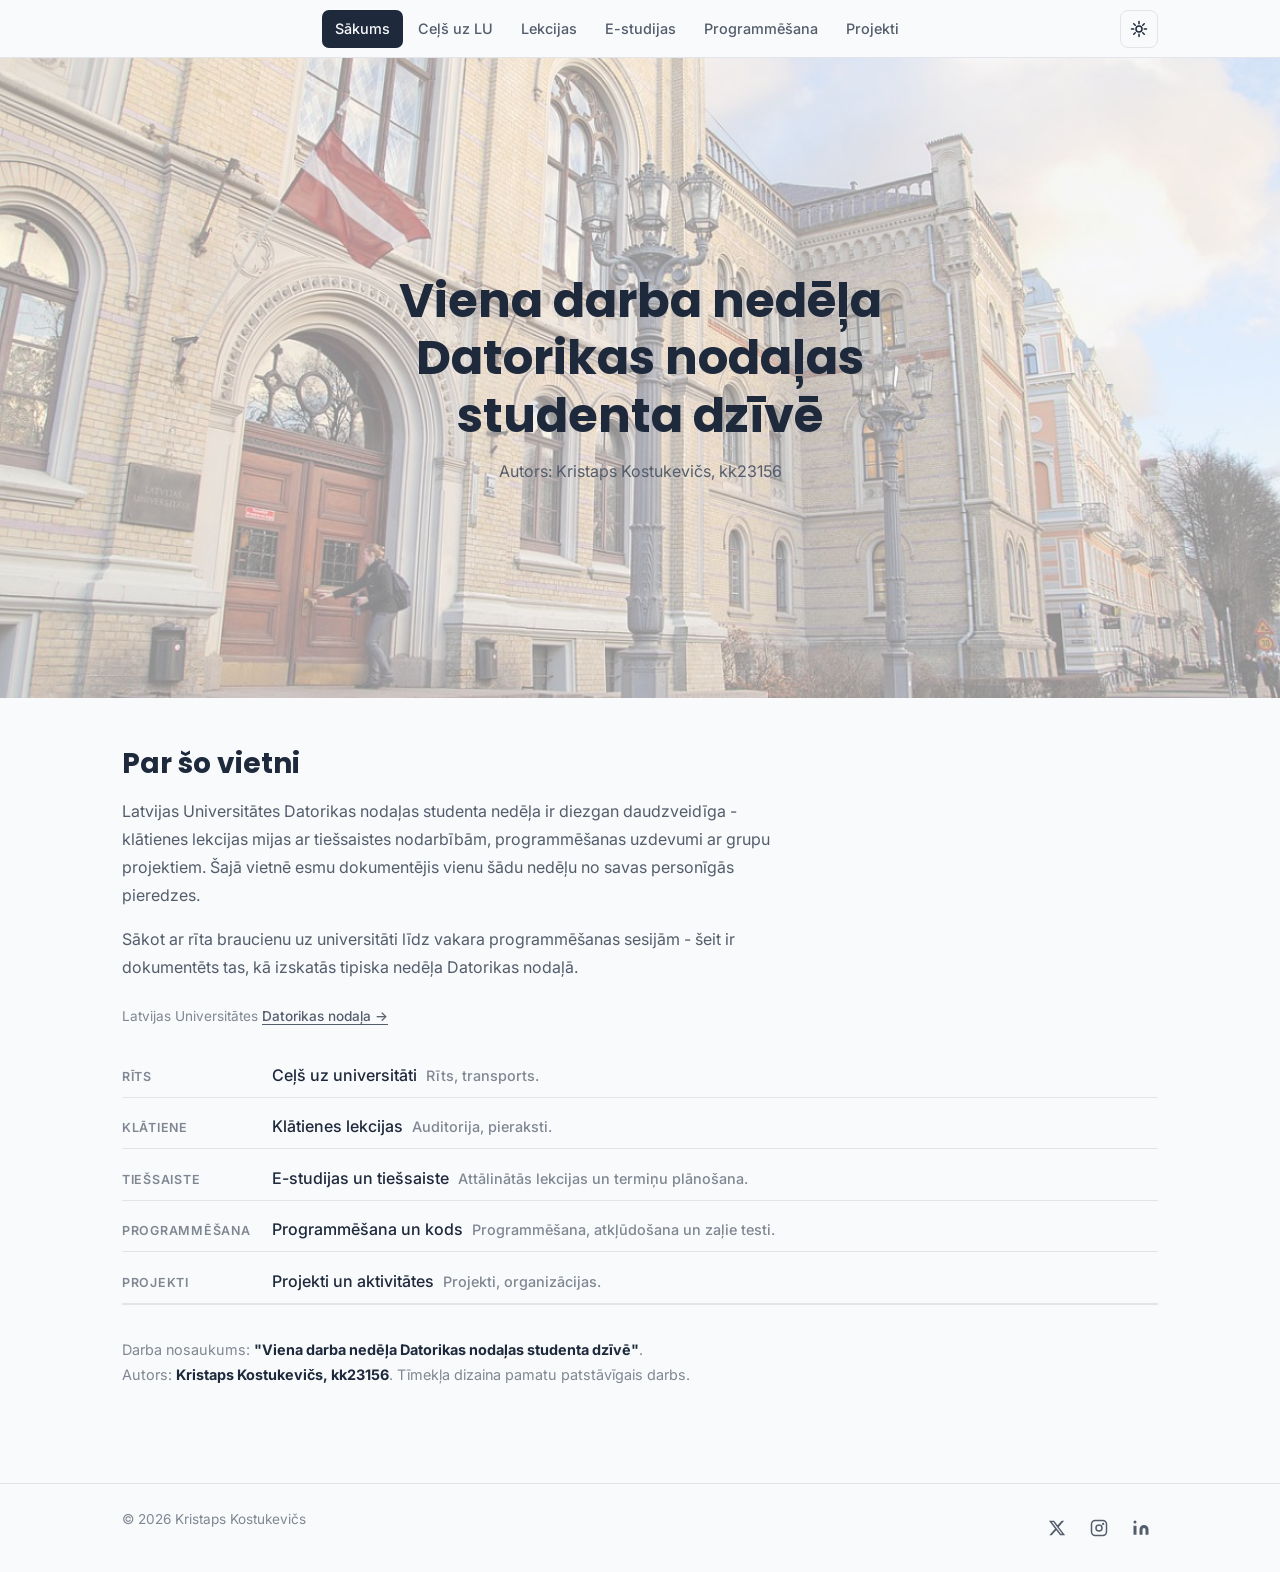
==== commit eef119d3: "Added student ID" ====
--- a/index.html
+++ b/index.html
@@ -45,7 +45,7 @@
       </figure>
       <div class="hero-overlay">
         <h1>Viena darba nedēļa Datorikas nodaļas studenta dzīvē</h1>
-        <p>Autors: Kristaps Kostukevičs</p>
+        <p>Autors: Kristaps Kostukevičs, kk23156</p>
       </div>
     </section>
 
@@ -101,7 +101,7 @@
 
         <div class="author-note">
           <p>Darba nosaukums: <strong>"Viena darba nedēļa Datorikas nodaļas studenta dzīvē"</strong>.<br>
-          Autors: <strong>Kristaps Kostukevičs</strong>. Tīmekļa dizaina pamatu patstāvīgais darbs.</p>
+          Autors: <strong>Kristaps Kostukevičs, kk23156</strong>. Tīmekļa dizaina pamatu patstāvīgais darbs.</p>
         </div>
       </div>
     </section>
--- a/css/style.css
+++ b/css/style.css
@@ -10,9 +10,9 @@
   --bg:       #F8FAFC;
   --surface:  #E2E4E9;
   --text:     #1E293B;
-  --text-2:   #475569;
-  --text-3:   #64748B;
-  --border:   #CBD5E1;
+  --text-2:   #545D6B;
+  --text-3:   #808792;
+  --border:   #E2E4E9;
   --maxw:     1100px;
 }
 
@@ -21,9 +21,9 @@
   --bg:       #0B0F19;
   --surface:  #1F2937;
   --text:     #E2E8F0;
-  --text-2:   #94A3B8;
-  --text-3:   #64748B;
-  --border:   #2D3748;
+  --text-2:   #8C919A;
+  --text-3:   #767C84;
+  --border:   #1F2937;
 }
 
 /* ── Pamats ── */
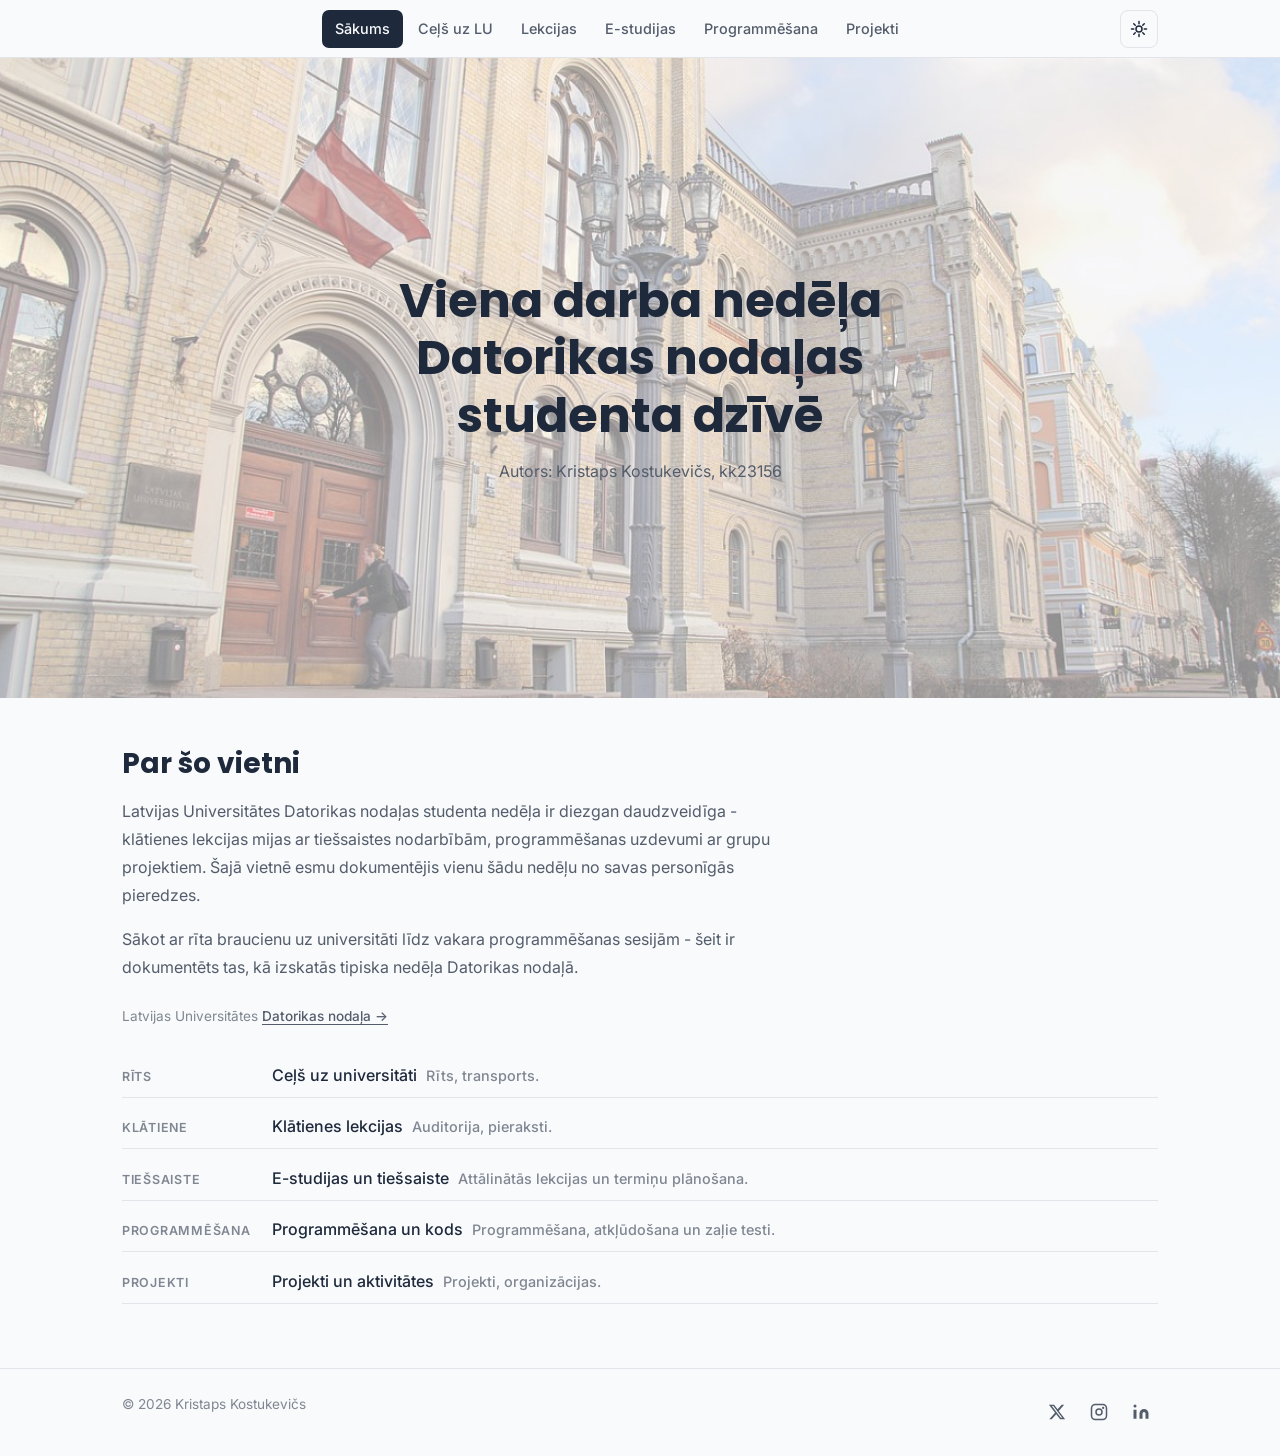
==== commit 1a529686: "Small change" ====
--- a/index.html
+++ b/index.html
@@ -98,11 +98,6 @@
             </a>
           </li>
         </ul>
-
-        <div class="author-note">
-          <p>Darba nosaukums: <strong>"Viena darba nedēļa Datorikas nodaļas studenta dzīvē"</strong>.<br>
-          Autors: <strong>Kristaps Kostukevičs, kk23156</strong>. Tīmekļa dizaina pamatu patstāvīgais darbs.</p>
-        </div>
       </div>
     </section>
 
